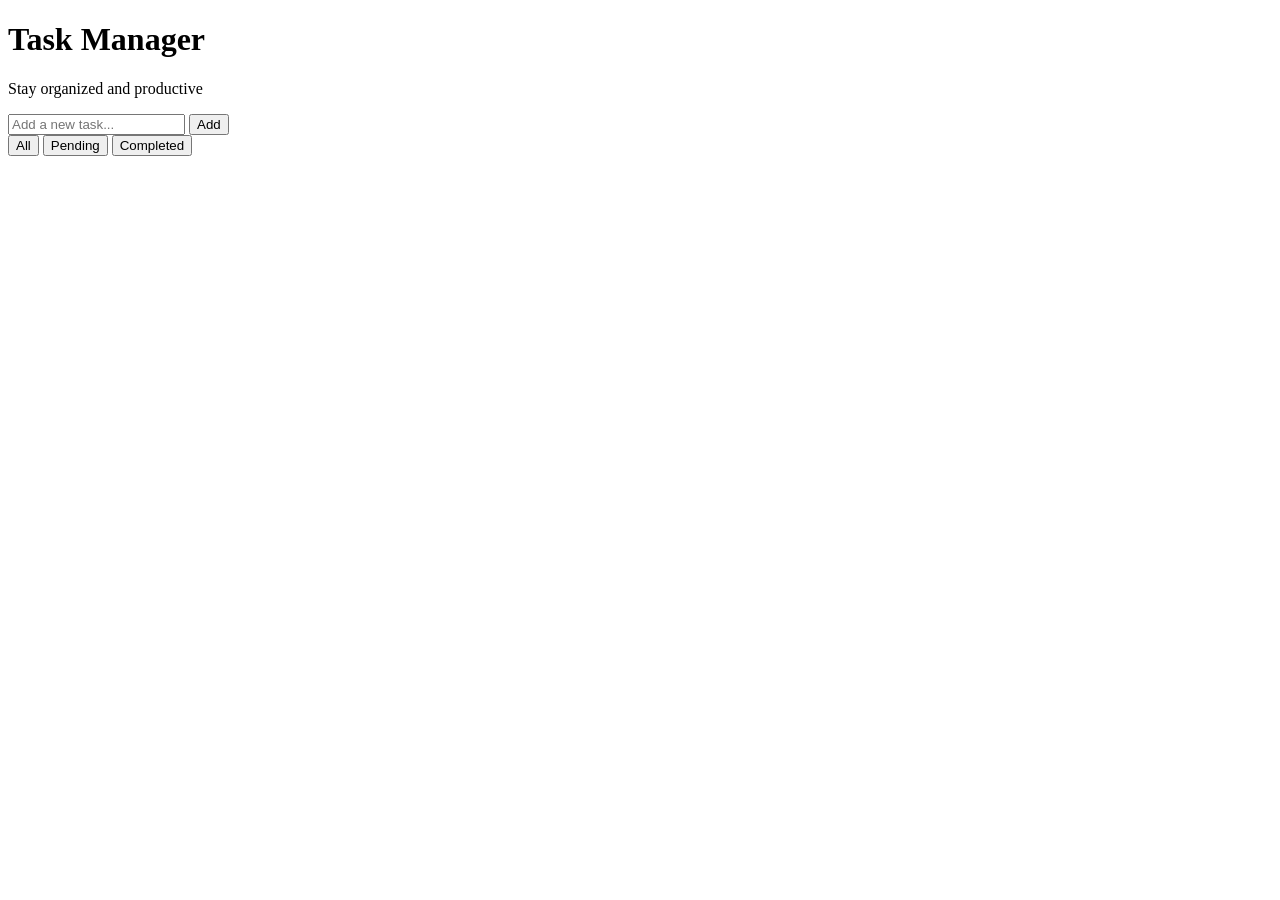
==== Todo-App/index.html @ 0e98e641 "Create index.html" ====
<!DOCTYPE html>
<html lang="en">

<head>
<meta charset="UTF-8">
<title>Task Manager</title>
<link rel="stylesheet" href="Project1 style.css">
</head>

<body>

<div class="app">

<header>
<h1>Task Manager</h1>
<p>Stay organized and productive</p>
</header>

<div class="input-area">
<input id="taskInput" type="text" placeholder="Add a new task...">
<button id="addBtn">Add</button>
</div>

<div class="filters">
<button data-filter="all" class="active">All</button>
<button data-filter="pending">Pending</button>
<button data-filter="completed">Completed</button>
</div>

<ul id="taskList"></ul>

<div class="footer">
<span id="taskCount"></span>
</div>

</div>

<script src="Project1 script.js"></script>

</body>
</html>
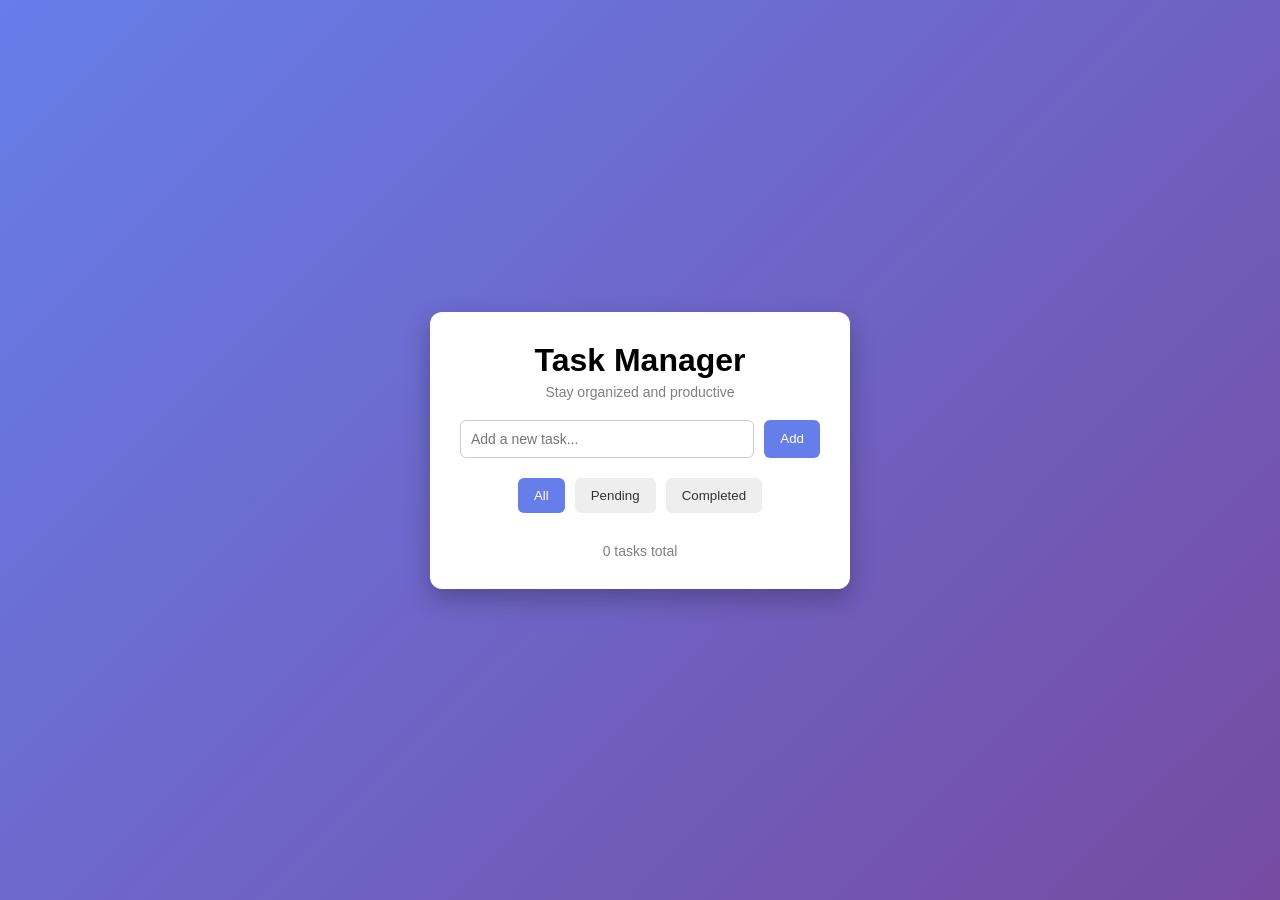
==== commit 146712a0: "Update index.html" ====
--- a/Todo-App/index.html
+++ b/Todo-App/index.html
@@ -4,7 +4,7 @@
 <head>
 <meta charset="UTF-8">
 <title>Task Manager</title>
-<link rel="stylesheet" href="Project1 style.css">
+<link rel="stylesheet" href="style.css">
 </head>
 
 <body>
@@ -35,7 +35,7 @@
 
 </div>
 
-<script src="Project1 script.js"></script>
+<script src="script.js"></script>
 
 </body>
 </html>
--- a/Todo-App/style.css
+++ b/Todo-App/style.css
@@ -0,0 +1,133 @@
+*{
+box-sizing:border-box;
+margin:0;
+padding:0;
+font-family:Arial, Helvetica, sans-serif;
+}
+
+body{
+height:100vh;
+display:flex;
+justify-content:center;
+align-items:center;
+background:linear-gradient(135deg,#667eea,#764ba2);
+}
+
+.app{
+width:420px;
+background:white;
+padding:30px;
+border-radius:12px;
+box-shadow:0 10px 25px rgba(0,0,0,0.25);
+}
+
+header{
+text-align:center;
+margin-bottom:20px;
+}
+
+header h1{
+margin-bottom:5px;
+}
+
+header p{
+color:gray;
+font-size:14px;
+}
+
+.input-area{
+display:flex;
+gap:10px;
+margin-bottom:20px;
+}
+
+input{
+flex:1;
+padding:10px;
+border-radius:6px;
+border:1px solid #ccc;
+font-size:14px;
+}
+
+button{
+padding:10px 16px;
+border:none;
+border-radius:6px;
+cursor:pointer;
+background:#667eea;
+color:white;
+transition:0.2s;
+}
+
+button:hover{
+background:#5563d1;
+}
+
+.filters{
+display:flex;
+justify-content:center;
+gap:10px;
+margin-bottom:15px;
+}
+
+.filters button{
+background:#eee;
+color:#333;
+}
+
+.filters .active{
+background:#667eea;
+color:white;
+}
+
+ul{
+list-style:none;
+max-height:260px;
+overflow-y:auto;
+}
+
+li{
+display:flex;
+align-items:center;
+justify-content:space-between;
+padding:10px;
+border-bottom:1px solid #eee;
+}
+
+li:hover{
+background:#f9f9f9;
+}
+
+.task-text{
+flex:1;
+cursor:pointer;
+}
+
+.completed{
+text-decoration:line-through;
+color:gray;
+}
+
+.actions{
+display:flex;
+gap:5px;
+}
+
+.delete{
+background:#ff4d4d;
+}
+
+.delete:hover{
+background:#e60000;
+}
+
+.edit{
+background:#ffaa00;
+}
+
+.footer{
+margin-top:15px;
+text-align:center;
+color:gray;
+font-size:14px;
+}
